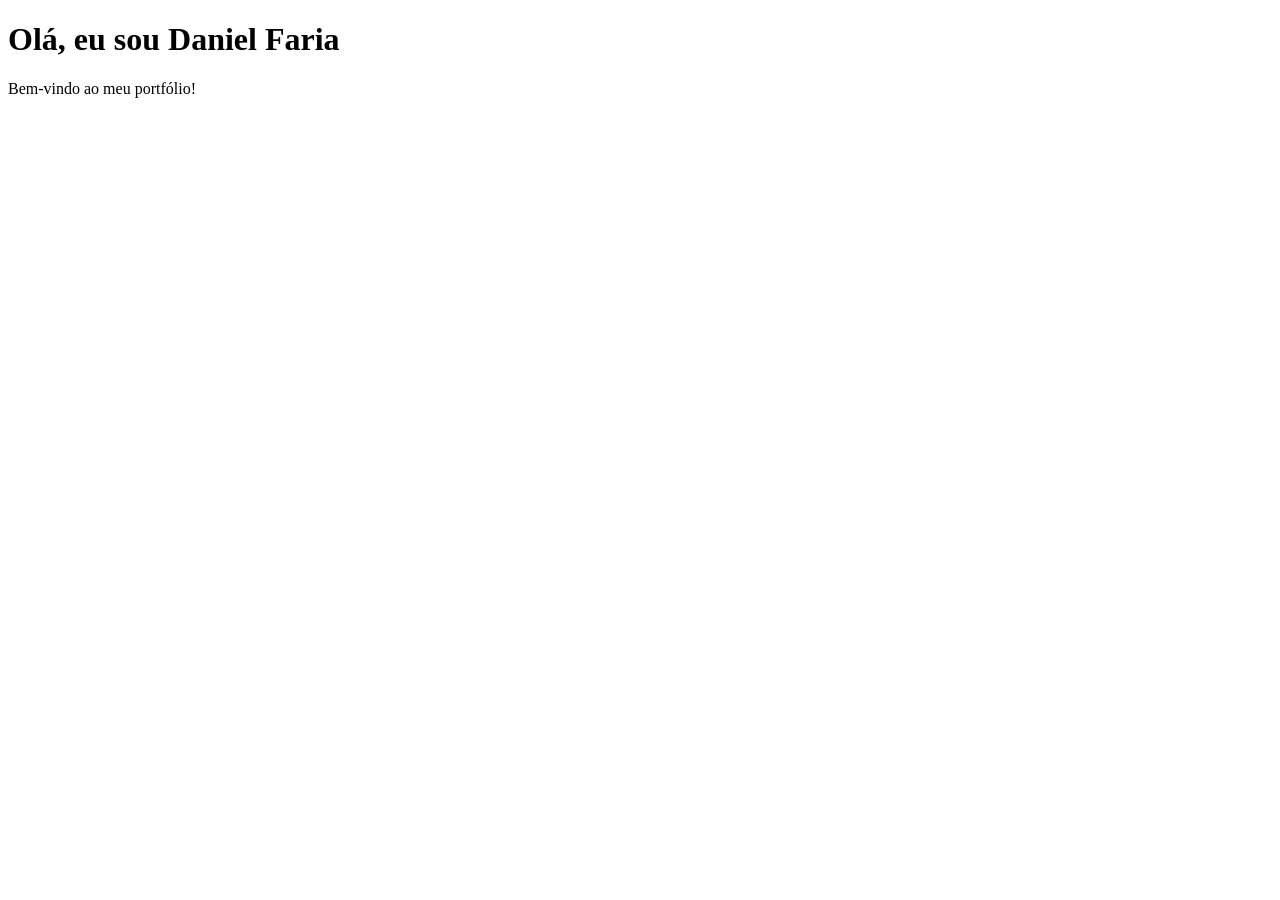
==== meu-portfolio/index.html @ 769d102f "Adicionar conteúdos" ====
<!DOCTYPE html>
<html lang="pt-BR">
<head>
  <meta charset="UTF-8" />
  <meta name="viewport" content="width=device-width, initial-scale=1.0" />
  <title>Portfólio | Daniel Faria</title>
  <link rel="stylesheet" href="style.css" />
</head>
<body>
  <h1>Olá, eu sou Daniel Faria</h1>
  <p>Bem-vindo ao meu portfólio!</p>
  <script src="script.js"></script>
</body>
</html>
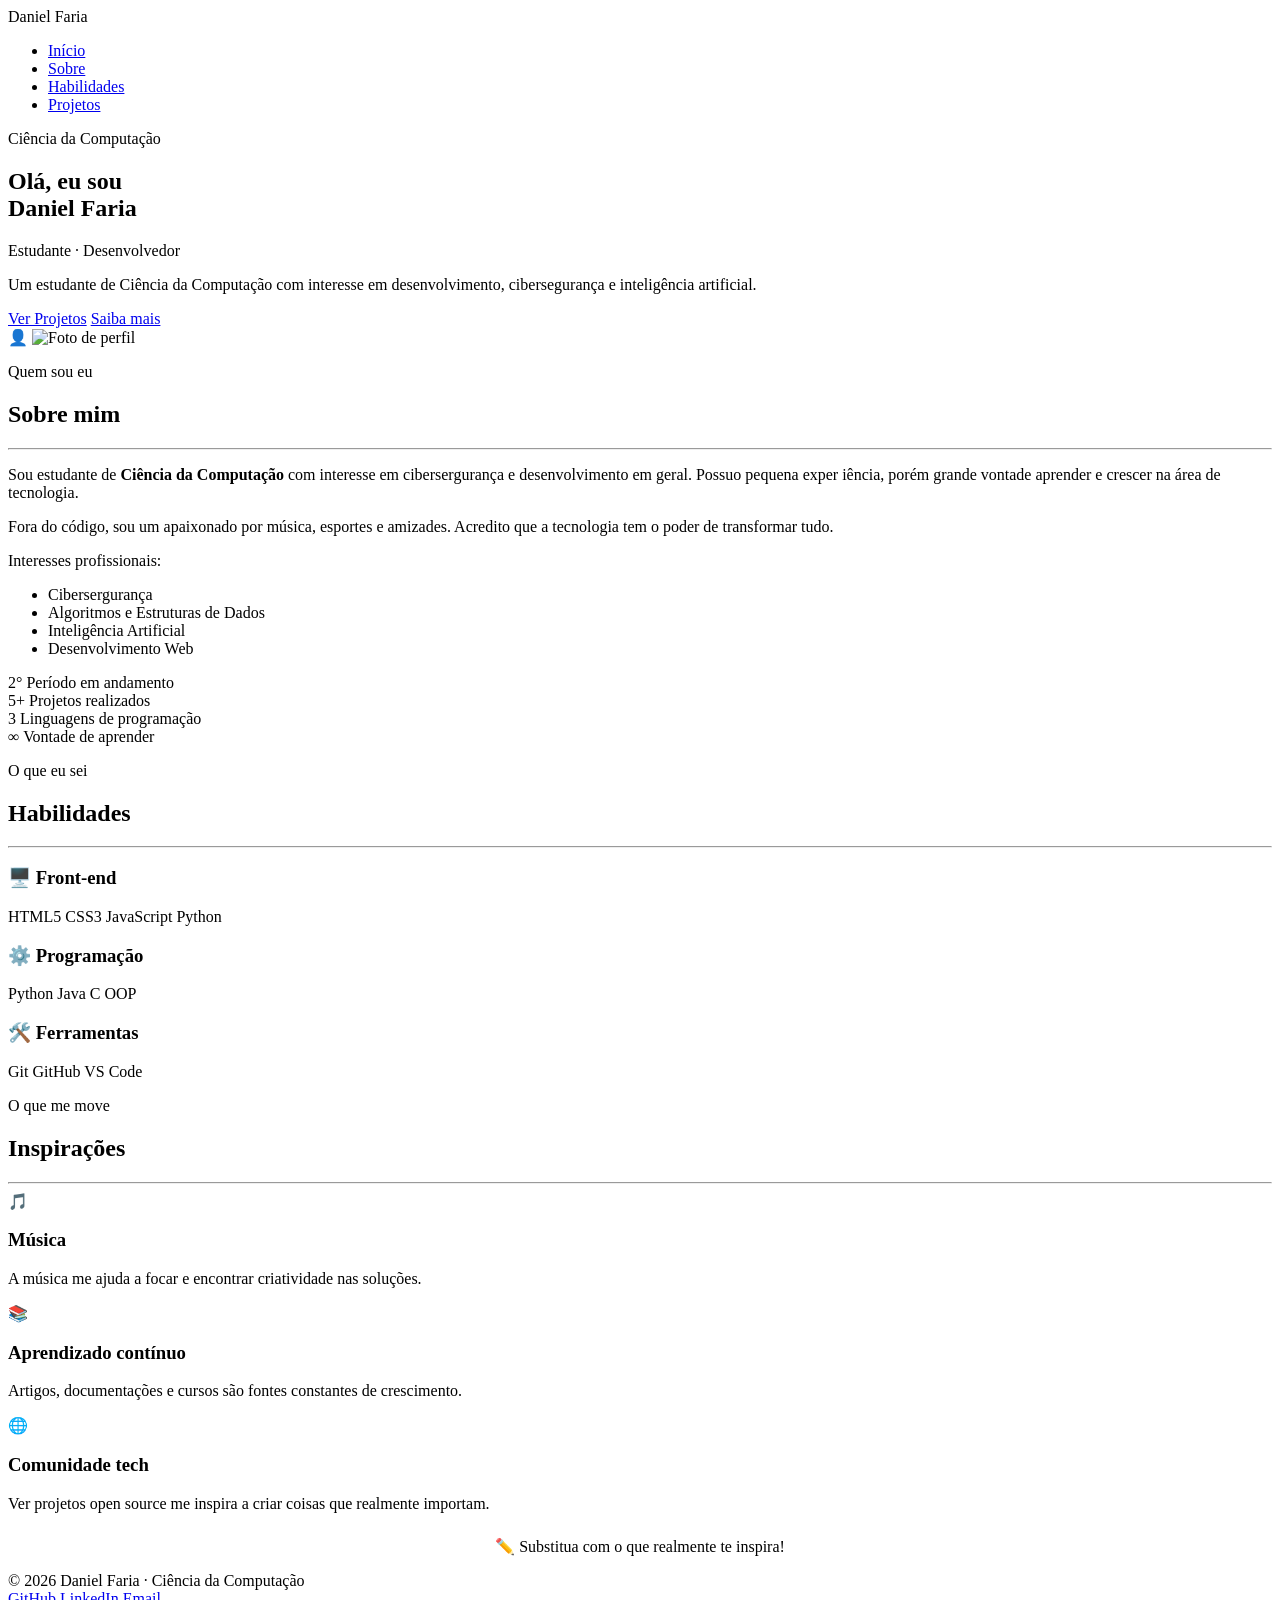
==== commit ca7afd17: "Commit para index e css" ====
--- a/meu-portfolio/index.html
+++ b/meu-portfolio/index.html
@@ -4,11 +4,171 @@
   <meta charset="UTF-8" />
   <meta name="viewport" content="width=device-width, initial-scale=1.0" />
   <title>Portfólio | Daniel Faria</title>
-  <link rel="stylesheet" href="style.css" />
+  <link rel="stylesheet" href="css/style.css" />
 </head>
 <body>
-  <h1>Olá, eu sou Daniel Faria</h1>
-  <p>Bem-vindo ao meu portfólio!</p>
-  <script src="script.js"></script>
+
+  <nav>
+    <span class="logo">Daniel Faria</span>
+    <ul class="nav-links">
+      <li><a href="index.html" class="ativo">Início</a></li>
+      <li><a href="#sobre">Sobre</a></li>
+      <li><a href="#habilidades">Habilidades</a></li>
+      <li><a href="projetos.html">Projetos</a></li>
+    </ul>
+  </nav>
+
+  <main>
+
+    <section id="hero">
+      <div class="hero-conteudo">
+        <span class="tag">Ciência da Computação</span>
+        <h1>Olá, eu sou<br /><span class="destaque">Daniel Faria</span></h1>
+        <p class="hero-sub">Estudante · Desenvolvedor </p>
+        <p class="hero-desc">
+          Um estudante de Ciência da Computação com interesse em desenvolvimento, cibersegurança e inteligência artificial.
+        </p>
+        <div class="hero-botoes">
+          <a href="projetos.html" class="btn btn-primario">Ver Projetos</a>
+          <a href="#sobre" class="btn btn-outline">Saiba mais</a>
+        </div>
+      </div>
+      <div class="hero-avatar">
+        <div class="avatar-anel">
+          <div class="avatar-interno">
+            <span>👤</span>
+            <img src="imagens/minha-foto.jpg" alt="Foto de perfil" />
+          </div>
+        </div>
+      </div>
+    </section>
+
+    <!-- SOBRE -->
+    <section id="sobre">
+      <p class="eyebrow">Quem sou eu</p>
+      <h2 class="titulo-secao">Sobre mim</h2>
+      <hr class="linha" />
+      <div class="sobre-grid">
+        <div class="sobre-texto">
+          <p>
+            Sou estudante de <strong>Ciência da Computação</strong> com interesse em cibersergurança e desenvolvimento em geral. Possuo pequena exper
+            iência, porém grande vontade aprender e crescer na área de tecnologia.
+          </p>
+          <p>
+            Fora do código, sou um apaixonado por música, esportes e amizades. Acredito que a tecnologia tem o poder de transformar tudo.
+          </p>
+
+          <p class="subtitulo-lista">Interesses profissionais:</p>
+          <ul class="lista-interesses">
+            <li>Cibersergurança</li>
+            <li>Algoritmos e Estruturas de Dados</li>
+            <li>Inteligência Artificial</li>
+            <li>Desenvolvimento Web</li>
+          </ul>
+        </div>
+
+        <div class="stats-grid">
+          <div class="stat-card">
+            <span class="stat-num">2°</span>
+            <span class="stat-label">Período em andamento</span>
+          </div>
+          <div class="stat-card">
+            <span class="stat-num">5+</span>
+            <span class="stat-label">Projetos realizados</span>
+          </div>
+          <div class="stat-card">
+            <span class="stat-num">3</span>
+            <span class="stat-label">Linguagens de programação</span>
+          </div>
+          <div class="stat-card">
+            <span class="stat-num">∞</span>
+            <span class="stat-label">Vontade de aprender</span>
+          </div>
+        </div>
+      </div>
+    </section>
+
+    <!-- HABILIDADES -->
+    <section id="habilidades" class="secao-escura">
+      <p class="eyebrow">O que eu sei</p>
+      <h2 class="titulo-secao">Habilidades</h2>
+      <hr class="linha" />
+      <div class="skills-grid">
+
+        <div class="skill-card fade-in">
+          <h3>🖥️ Front-end</h3>
+          <div class="tags">
+            <span class="tag-item tag-verde">HTML5</span>
+            <span class="tag-item tag-verde">CSS3</span>
+            <span class="tag-item tag-verde">JavaScript</span>
+            <span class="tag-item tag-verde">Python</span>
+          </div>
+        </div>
+
+        <div class="skill-card fade-in">
+          <h3>⚙️ Programação</h3>
+          <div class="tags">
+            <span class="tag-item tag-verde">Python</span>
+            <span class="tag-item tag-verde">Java</span>
+            <span class="tag-item tag-cinza">C</span>
+            <span class="tag-item tag-cinza">OOP</span>
+          </div>
+        </div>
+
+        <div class="skill-card fade-in">
+          <h3>🛠️ Ferramentas</h3>
+          <div class="tags">
+            <span class="tag-item tag-verde">Git</span>
+            <span class="tag-item tag-verde">GitHub</span>
+            <span class="tag-item tag-cinza">VS Code</span>
+          </div>
+        </div>
+
+      </div>
+    </section>
+
+    <!-- INSPIRAÇÕES -->
+    <section id="inspiracoes">
+      <p class="eyebrow">O que me move</p>
+      <h2 class="titulo-secao">Inspirações</h2>
+      <hr class="linha" />
+      <div class="inspo-grid">
+
+        <div class="inspo-card fade-in">
+          <span class="inspo-icone">🎵</span>
+          <h3>Música</h3>
+          <p>A música me ajuda a focar e encontrar criatividade nas soluções.</p>
+        </div>
+
+        <div class="inspo-card fade-in">
+          <span class="inspo-icone">📚</span>
+          <h3>Aprendizado contínuo</h3>
+          <p>Artigos, documentações e cursos são fontes constantes de crescimento.</p>
+        </div>
+
+        <div class="inspo-card fade-in">
+          <span class="inspo-icone">🌐</span>
+          <h3>Comunidade tech</h3>
+          <p>Ver projetos open source me inspira a criar coisas que realmente importam.</p>
+        </div>
+
+      </div>
+      <p class="dica" style="text-align:center; margin-top:1.5rem;">
+        ✏️ Substitua com o que realmente te inspira!
+      </p>
+    </section>
+
+  </main>
+
+  <footer>
+    <span>© 2026 Daniel Faria · Ciência da Computação</span>
+    <div class="footer-links">
+      <a href="https://github.com/danielpg" target="_blank" rel="noopener">GitHub</a>
+      <a href="https://linkedin.com/in/daniel-pg-faria" target="_blank" rel="noopener">LinkedIn</a>
+      <a href="mailto:danielpgfaria@gmail.com">Email</a>
+    </div>
+  </footer>
+
+  <script src="js/script.js"></script>
 </body>
 </html>
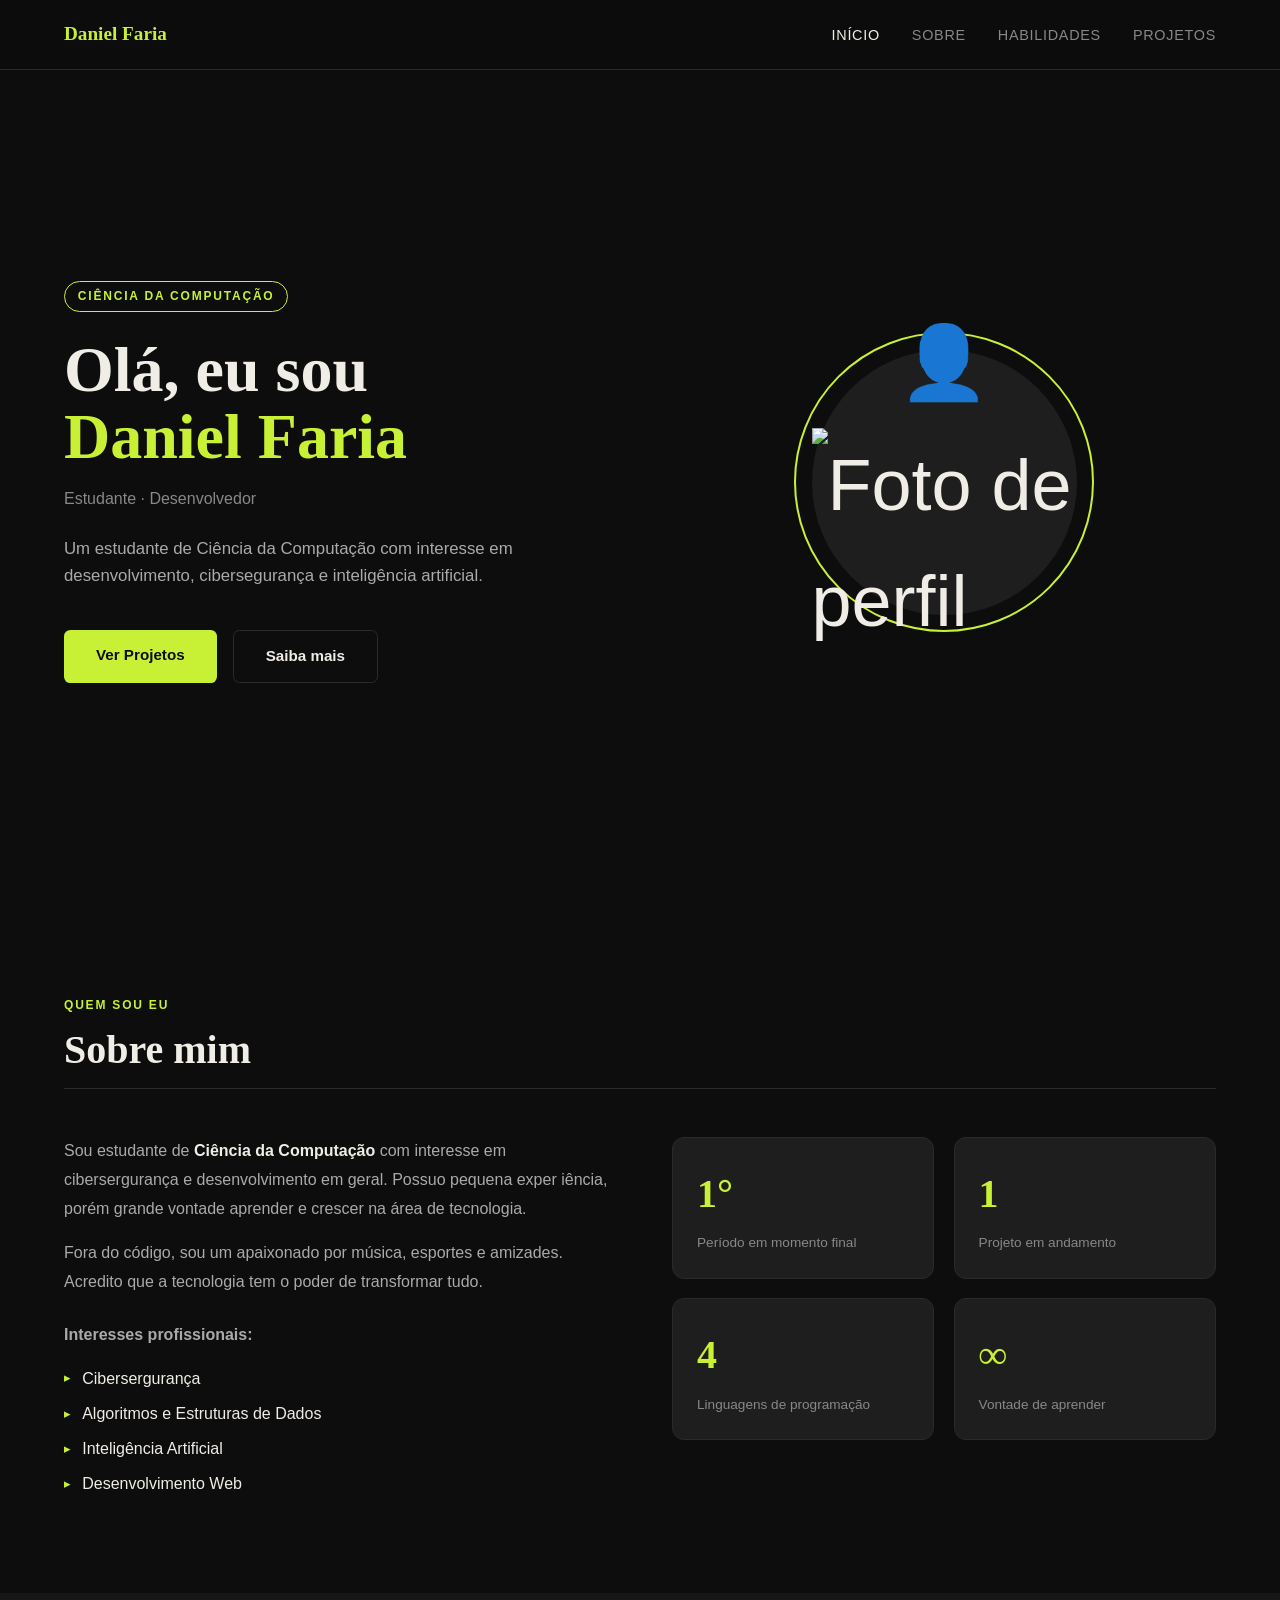
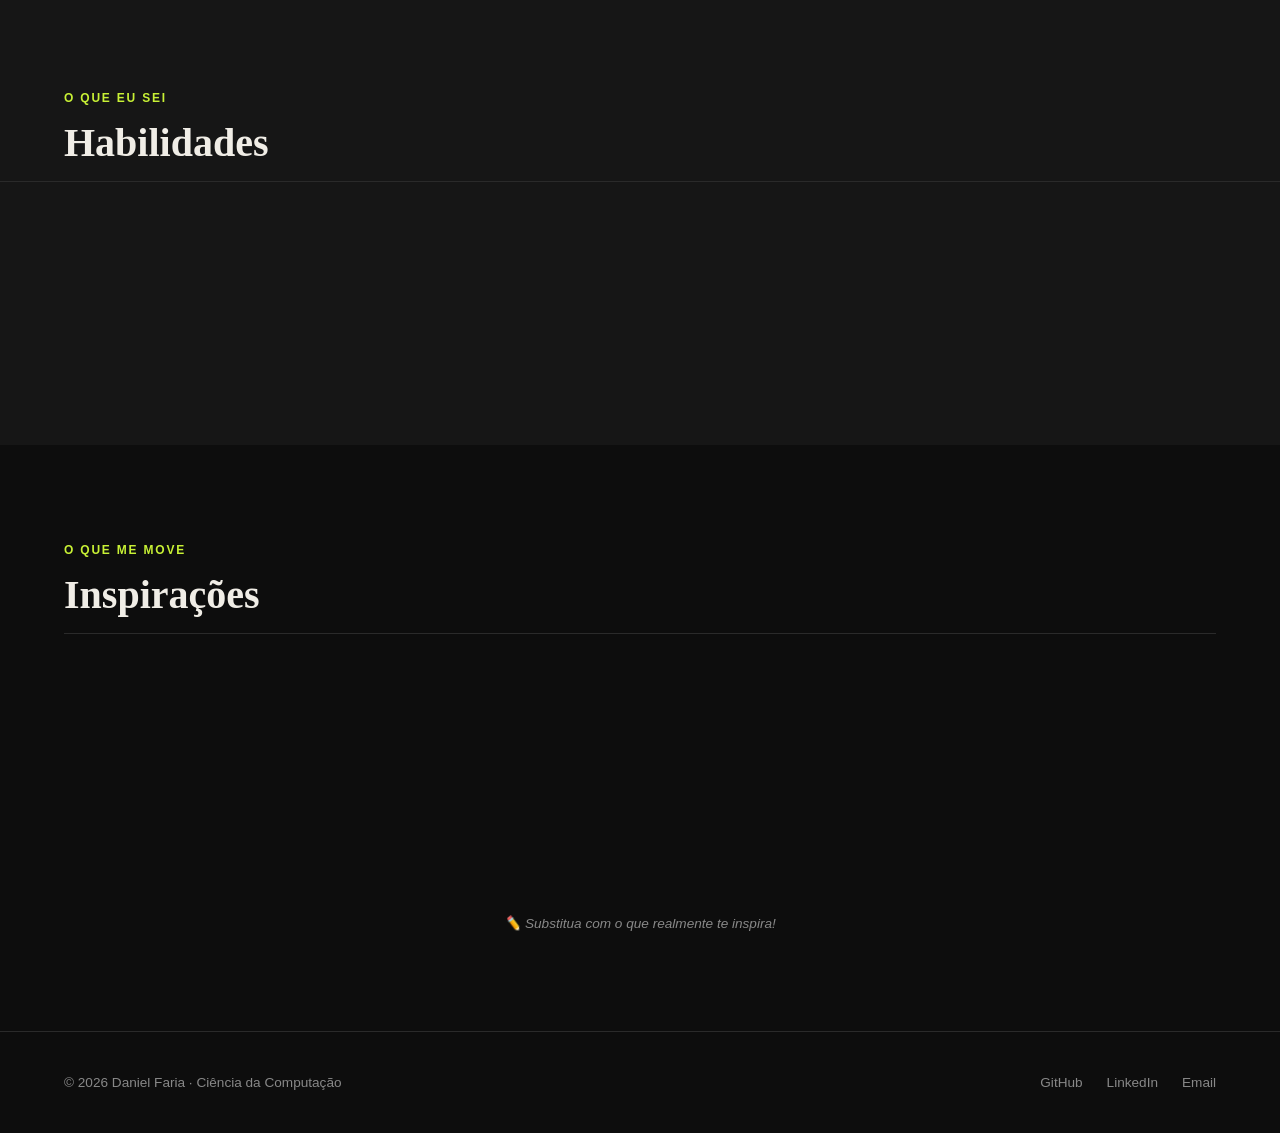
==== commit 5ce66545: "Commit para integração CSS" ====
--- a/meu-portfolio/index.html
+++ b/meu-portfolio/index.html
@@ -4,7 +4,7 @@
   <meta charset="UTF-8" />
   <meta name="viewport" content="width=device-width, initial-scale=1.0" />
   <title>Portfólio | Daniel Faria</title>
-  <link rel="stylesheet" href="css/style.css" />
+  <link rel="stylesheet" href="style.css" />
 </head>
 <body>
 
@@ -69,15 +69,15 @@
 
         <div class="stats-grid">
           <div class="stat-card">
-            <span class="stat-num">2°</span>
-            <span class="stat-label">Período em andamento</span>
+            <span class="stat-num">1°</span>
+            <span class="stat-label">Período em momento final</span>
           </div>
           <div class="stat-card">
-            <span class="stat-num">5+</span>
-            <span class="stat-label">Projetos realizados</span>
+            <span class="stat-num">1</span>
+            <span class="stat-label">Projeto em andamento</span>
           </div>
           <div class="stat-card">
-            <span class="stat-num">3</span>
+            <span class="stat-num">4</span>
             <span class="stat-label">Linguagens de programação</span>
           </div>
           <div class="stat-card">
@@ -109,9 +109,7 @@
           <h3>⚙️ Programação</h3>
           <div class="tags">
             <span class="tag-item tag-verde">Python</span>
-            <span class="tag-item tag-verde">Java</span>
             <span class="tag-item tag-cinza">C</span>
-            <span class="tag-item tag-cinza">OOP</span>
           </div>
         </div>
 
--- a/meu-portfolio/style.css
+++ b/meu-portfolio/style.css
@@ -0,0 +1,772 @@
+/* ============================================================
+   RESET E VARIÁVEIS
+   ============================================================ */
+*, *::before, *::after {
+  box-sizing: border-box;
+  margin: 0;
+  padding: 0;
+}
+
+:root {
+  --bg:       #0d0d0d;
+  --surface:  #161616;
+  --card:     #1e1e1e;
+  --borda:    #2a2a2a;
+  --texto:    #f0ede6;
+  --mudo:     #888888;
+  --verde:    #c8f135;
+  --laranja:  #ff6b35;
+  --fonte-titulo: 'Georgia', serif;
+  --fonte-corpo:  'Arial', sans-serif;
+}
+
+html {
+  scroll-behavior: smooth;
+}
+
+body {
+  background-color: var(--bg);
+  color: var(--texto);
+  font-family: var(--fonte-corpo);
+  line-height: 1.6;
+}
+
+/* ============================================================
+   NAVEGAÇÃO
+   ============================================================ */
+nav {
+  position: fixed;
+  top: 0; left: 0; right: 0;
+  z-index: 100;
+  display: flex;
+  justify-content: space-between;
+  align-items: center;
+  padding: 1.2rem 4rem;
+  background-color: rgba(13, 13, 13, 0.9);
+  border-bottom: 1px solid var(--borda);
+}
+
+.logo {
+  color: var(--verde);
+  font-size: 1.2rem;
+  font-weight: bold;
+  text-decoration: none;
+  font-family: var(--fonte-titulo);
+}
+
+.nav-links {
+  list-style: none;
+  display: flex;
+  gap: 2rem;
+}
+
+.nav-links a {
+  color: var(--mudo);
+  text-decoration: none;
+  font-size: 0.9rem;
+  font-weight: 500;
+  letter-spacing: 0.05em;
+  text-transform: uppercase;
+  transition: color 0.2s;
+}
+
+.nav-links a:hover,
+.nav-links a.ativo {
+  color: var(--texto);
+}
+
+/* ============================================================
+   BOTÕES
+   ============================================================ */
+.btn {
+  display: inline-block;
+  padding: 0.85rem 2rem;
+  border-radius: 0.4rem;
+  font-weight: 600;
+  font-size: 0.95rem;
+  text-decoration: none;
+  cursor: pointer;
+  transition: transform 0.15s, opacity 0.15s;
+  border: none;
+}
+
+.btn:hover {
+  transform: translateY(-2px);
+  opacity: 0.9;
+}
+
+.btn-primario {
+  background-color: var(--verde);
+  color: #0d0d0d;
+}
+
+.btn-outline {
+  border: 1px solid var(--borda);
+  color: var(--texto);
+  background: transparent;
+}
+
+/* ============================================================
+   SEÇÕES — ESTILOS GERAIS
+   ============================================================ */
+section {
+  padding: 6rem 4rem;
+  max-width: 1400px;
+  margin: 0 auto;
+}
+
+.secao-escura {
+  background-color: var(--surface);
+  max-width: 100%;
+  padding: 6rem 0;
+}
+
+.secao-escura > * {
+  max-width: 1400px;
+  margin-left: auto;
+  margin-right: auto;
+  padding-left: 4rem;
+  padding-right: 4rem;
+}
+
+.eyebrow {
+  font-size: 0.75rem;
+  font-weight: 600;
+  letter-spacing: 0.15em;
+  text-transform: uppercase;
+  color: var(--verde);
+  margin-bottom: 0.8rem;
+  display: block;
+}
+
+.titulo-secao {
+  font-family: var(--fonte-titulo);
+  font-size: 2.5rem;
+  font-weight: 700;
+  line-height: 1.1;
+  margin-bottom: 1rem;
+}
+
+.linha {
+  border: none;
+  border-top: 1px solid var(--borda);
+  margin-bottom: 3rem;
+}
+
+.dica {
+  color: var(--mudo);
+  font-size: 0.85rem;
+  font-style: italic;
+  margin-top: 1rem;
+}
+
+/* ============================================================
+   HERO
+   ============================================================ */
+#hero {
+  min-height: 100vh;
+  display: grid;
+  grid-template-columns: 1fr 1fr;
+  align-items: center;
+  gap: 4rem;
+  padding: 8rem 4rem 4rem;
+  max-width: 1400px;
+  margin: 0 auto;
+}
+
+.tag {
+  display: inline-block;
+  font-size: 0.75rem;
+  font-weight: 600;
+  letter-spacing: 0.15em;
+  text-transform: uppercase;
+  color: var(--verde);
+  border: 1px solid var(--verde);
+  padding: 0.3rem 0.8rem;
+  border-radius: 2rem;
+  margin-bottom: 1.5rem;
+}
+
+#hero h1 {
+  font-family: var(--fonte-titulo);
+  font-size: 4rem;
+  font-weight: 900;
+  line-height: 1.05;
+}
+
+.destaque {
+  color: var(--verde);
+}
+
+.hero-sub {
+  margin-top: 1rem;
+  font-size: 1rem;
+  color: var(--mudo);
+}
+
+.hero-desc {
+  margin-top: 1.5rem;
+  color: #aaaaaa;
+  max-width: 480px;
+  font-size: 1.05rem;
+}
+
+.hero-botoes {
+  margin-top: 2.5rem;
+  display: flex;
+  gap: 1rem;
+  flex-wrap: wrap;
+}
+
+.hero-avatar {
+  display: flex;
+  justify-content: center;
+  align-items: center;
+}
+
+.avatar-anel {
+  width: 300px;
+  height: 300px;
+  border-radius: 50%;
+  border: 2px solid var(--verde);
+  display: flex;
+  align-items: center;
+  justify-content: center;
+}
+
+.avatar-interno {
+  width: 265px;
+  height: 265px;
+  border-radius: 50%;
+  background-color: var(--card);
+  display: flex;
+  flex-direction: column;
+  align-items: center;
+  justify-content: center;
+  font-size: 4.5rem;
+  gap: 0.5rem;
+}
+
+.avatar-interno p {
+  font-size: 0.8rem;
+  color: var(--mudo);
+}
+
+/* ============================================================
+   SOBRE
+   ============================================================ */
+.sobre-grid {
+  display: grid;
+  grid-template-columns: 1fr 1fr;
+  gap: 4rem;
+  align-items: start;
+}
+
+.sobre-texto p {
+  color: #aaaaaa;
+  line-height: 1.8;
+  margin-bottom: 1rem;
+}
+
+.sobre-texto strong {
+  color: var(--texto);
+}
+
+.subtitulo-lista {
+  font-weight: 600;
+  margin-top: 1.5rem;
+  margin-bottom: 0.8rem;
+}
+
+.lista-interesses {
+  list-style: none;
+  display: flex;
+  flex-direction: column;
+  gap: 0.6rem;
+}
+
+.lista-interesses li {
+  display: flex;
+  align-items: center;
+  gap: 0.7rem;
+  color: var(--texto);
+  font-weight: 500;
+}
+
+.lista-interesses li::before {
+  content: "▸";
+  color: var(--verde);
+  font-size: 0.8rem;
+}
+
+.stats-grid {
+  display: grid;
+  grid-template-columns: 1fr 1fr;
+  gap: 1.2rem;
+}
+
+.stat-card {
+  background-color: var(--card);
+  border: 1px solid var(--borda);
+  border-radius: 0.75rem;
+  padding: 1.5rem;
+  display: flex;
+  flex-direction: column;
+  gap: 0.4rem;
+}
+
+.stat-num {
+  font-family: var(--fonte-titulo);
+  font-size: 2.5rem;
+  color: var(--verde);
+  font-weight: 900;
+}
+
+.stat-label {
+  font-size: 0.85rem;
+  color: var(--mudo);
+}
+
+/* ============================================================
+   HABILIDADES
+   ============================================================ */
+.skills-grid {
+  display: grid;
+  grid-template-columns: repeat(3, 1fr);
+  gap: 1.5rem;
+}
+
+.skill-card {
+  background-color: var(--card);
+  border: 1px solid var(--borda);
+  border-radius: 0.75rem;
+  padding: 1.5rem;
+  transition: border-color 0.2s, transform 0.2s;
+}
+
+.skill-card:hover {
+  border-color: var(--verde);
+  transform: translateY(-3px);
+}
+
+.skill-card h3 {
+  font-size: 1rem;
+  font-weight: 600;
+  margin-bottom: 1rem;
+}
+
+.tags {
+  display: flex;
+  flex-wrap: wrap;
+  gap: 0.5rem;
+}
+
+.tag-item {
+  font-size: 0.78rem;
+  padding: 0.25rem 0.7rem;
+  border-radius: 2rem;
+  font-weight: 500;
+}
+
+.tag-verde {
+  background-color: rgba(200, 241, 53, 0.12);
+  color: var(--verde);
+}
+
+.tag-cinza {
+  background-color: var(--borda);
+  color: var(--mudo);
+}
+
+/* ============================================================
+   INSPIRAÇÕES
+   ============================================================ */
+.inspo-grid {
+  display: grid;
+  grid-template-columns: repeat(3, 1fr);
+  gap: 1.5rem;
+}
+
+.inspo-card {
+  background-color: var(--card);
+  border: 1px solid var(--borda);
+  border-radius: 0.75rem;
+  padding: 1.8rem;
+  transition: border-color 0.2s;
+}
+
+.inspo-card:hover {
+  border-color: var(--laranja);
+}
+
+.inspo-icone {
+  font-size: 2rem;
+  display: block;
+  margin-bottom: 1rem;
+}
+
+.inspo-card h3 {
+  font-size: 1rem;
+  font-weight: 600;
+  margin-bottom: 0.5rem;
+}
+
+.inspo-card p {
+  color: var(--mudo);
+  font-size: 0.9rem;
+  line-height: 1.6;
+}
+
+/* ============================================================
+   LINKS DE ESTUDO
+   ============================================================ */
+.links-grid {
+  display: grid;
+  grid-template-columns: repeat(2, 1fr);
+  gap: 1rem;
+}
+
+.link-item {
+  display: flex;
+  align-items: center;
+  gap: 1rem;
+  background-color: var(--card);
+  border: 1px solid var(--borda);
+  border-radius: 0.75rem;
+  padding: 1.2rem 1.5rem;
+  text-decoration: none;
+  color: var(--texto);
+  transition: border-color 0.2s, background-color 0.2s;
+}
+
+.link-item:hover {
+  border-color: var(--verde);
+  background-color: rgba(200, 241, 53, 0.04);
+}
+
+.link-icone {
+  font-size: 1.4rem;
+}
+
+.link-texto strong {
+  display: block;
+  font-size: 0.95rem;
+  font-weight: 600;
+}
+
+.link-texto span {
+  font-size: 0.8rem;
+  color: var(--mudo);
+}
+
+.link-seta {
+  margin-left: auto;
+  color: var(--mudo);
+  font-size: 1.1rem;
+}
+
+/* ============================================================
+   CABEÇALHO DA PÁGINA PROJETOS
+   ============================================================ */
+.pagina-cabecalho {
+  padding: 10rem 4rem 3rem;
+  max-width: 1400px;
+  margin: 0 auto;
+  border-bottom: 1px solid var(--borda);
+}
+
+.pagina-sub {
+  color: var(--mudo);
+  max-width: 600px;
+  font-size: 1rem;
+  margin-top: 0.8rem;
+}
+
+/* ============================================================
+   FILTROS
+   ============================================================ */
+#projetos {
+  max-width: 1400px;
+  margin: 0 auto;
+  padding: 3rem 4rem 6rem;
+}
+
+#filtros {
+  display: flex;
+  gap: 0.75rem;
+  flex-wrap: wrap;
+  margin-bottom: 2.5rem;
+}
+
+.filtro {
+  padding: 0.5rem 1.2rem;
+  border-radius: 2rem;
+  border: 1px solid var(--borda);
+  background: transparent;
+  color: var(--mudo);
+  font-family: var(--fonte-corpo);
+  font-size: 0.85rem;
+  font-weight: 500;
+  cursor: pointer;
+  transition: all 0.2s;
+}
+
+.filtro:hover {
+  color: var(--texto);
+  border-color: var(--texto);
+}
+
+.filtro.ativo {
+  background-color: var(--verde);
+  color: #0d0d0d;
+  border-color: var(--verde);
+  font-weight: 600;
+}
+
+/* ============================================================
+   CARDS DE PROJETO
+   ============================================================ */
+#grade-projetos {
+  display: grid;
+  grid-template-columns: repeat(2, 1fr);
+  gap: 1.5rem;
+}
+
+.card {
+  background-color: var(--card);
+  border: 1px solid var(--borda);
+  border-radius: 1rem;
+  overflow: hidden;
+  display: flex;
+  flex-direction: column;
+  transition: border-color 0.2s, transform 0.2s;
+}
+
+.card:hover {
+  border-color: var(--verde);
+  transform: translateY(-4px);
+}
+
+/* Card destaque ocupa as 2 colunas */
+.card-destaque {
+  grid-column: 1 / -1;
+  flex-direction: row;
+}
+
+.card-thumb {
+  height: 160px;
+  display: flex;
+  align-items: center;
+  justify-content: center;
+  font-size: 3rem;
+}
+
+/* O destaque tem thumb lateral */
+.card-destaque .card-thumb {
+  width: 280px;
+  min-width: 280px;
+  height: auto;
+}
+
+.thumb-web   { background: linear-gradient(135deg, #1a3a1a, #1e4a1e); }
+.thumb-algo  { background: linear-gradient(135deg, #1a1a3a, #1e1e5a); }
+.thumb-dados { background: linear-gradient(135deg, #3a1a1a, #5a1e1e); }
+.thumb-outros { background: linear-gradient(135deg, #1a2a3a, #1e3a5a); }
+
+.card-corpo {
+  padding: 1.5rem;
+  flex: 1;
+  display: flex;
+  flex-direction: column;
+}
+
+.card-meta {
+  display: flex;
+  align-items: center;
+  gap: 0.6rem;
+  margin-bottom: 0.8rem;
+}
+
+.categoria-badge {
+  font-size: 0.72rem;
+  font-weight: 600;
+  letter-spacing: 0.1em;
+  text-transform: uppercase;
+  padding: 0.2rem 0.6rem;
+  border-radius: 2rem;
+}
+
+.badge-web    { background: rgba(200,241,53,0.12);  color: var(--verde); }
+.badge-algo   { background: rgba(100,100,255,0.12); color: #a0a0ff; }
+.badge-dados  { background: rgba(255,107,53,0.12);  color: var(--laranja); }
+.badge-outros { background: rgba(53,200,255,0.12);  color: #53c8ff; }
+
+.card-data {
+  font-size: 0.78rem;
+  color: var(--mudo);
+  margin-left: auto;
+}
+
+.card-corpo h2 {
+  font-size: 1.1rem;
+  font-weight: 700;
+  margin-bottom: 0.6rem;
+  line-height: 1.3;
+}
+
+.card-corpo p {
+  font-size: 0.9rem;
+  color: var(--mudo);
+  line-height: 1.6;
+}
+
+.card-tags {
+  display: flex;
+  flex-wrap: wrap;
+  gap: 0.4rem;
+  margin: 1rem 0;
+}
+
+.card-acoes {
+  display: flex;
+  gap: 0.75rem;
+  margin-top: auto;
+}
+
+.card-acoes .btn {
+  flex: 1;
+  text-align: center;
+  padding: 0.65rem;
+  font-size: 0.85rem;
+}
+
+/* ============================================================
+   FADE-IN (animação de entrada)
+   ============================================================ */
+.fade-in {
+  opacity: 0;
+  transform: translateY(25px);
+  transition: opacity 0.6s ease, transform 0.6s ease;
+}
+
+.fade-in.visivel {
+  opacity: 1;
+  transform: translateY(0);
+}
+
+/* ============================================================
+   FOOTER
+   ============================================================ */
+footer {
+  border-top: 1px solid var(--borda);
+  padding: 2.5rem 4rem;
+  display: flex;
+  justify-content: space-between;
+  align-items: center;
+  max-width: 1400px;
+  margin: 0 auto;
+  font-size: 0.85rem;
+  color: var(--mudo);
+}
+
+.footer-links {
+  display: flex;
+  gap: 1.5rem;
+}
+
+.footer-links a {
+  color: var(--mudo);
+  text-decoration: none;
+  transition: color 0.2s;
+}
+
+.footer-links a:hover {
+  color: var(--verde);
+}
+
+/* ============================================================
+   RESPONSIVIDADE
+   ============================================================ */
+@media (max-width: 900px) {
+
+  nav {
+    padding: 1rem 1.5rem;
+  }
+
+  .nav-links {
+    gap: 1rem;
+  }
+
+  #hero {
+    grid-template-columns: 1fr;
+    padding: 7rem 1.5rem 3rem;
+    text-align: center;
+    gap: 2rem;
+  }
+
+  .hero-botoes {
+    justify-content: center;
+  }
+
+  .hero-desc {
+    margin: 1rem auto 0;
+  }
+
+  .hero-avatar {
+    order: -1;
+  }
+
+  .avatar-anel {
+    width: 200px;
+    height: 200px;
+  }
+
+  .avatar-interno {
+    width: 174px;
+    height: 174px;
+    font-size: 3rem;
+  }
+
+  section {
+    padding: 4rem 1.5rem;
+  }
+
+  .secao-escura > * {
+    padding-left: 1.5rem;
+    padding-right: 1.5rem;
+  }
+
+  .sobre-grid,
+  .skills-grid,
+  .inspo-grid,
+  .links-grid,
+  #grade-projetos {
+    grid-template-columns: 1fr;
+  }
+
+  .stats-grid {
+    grid-template-columns: 1fr 1fr;
+  }
+
+  .card-destaque {
+    flex-direction: column;
+  }
+
+  .card-destaque .card-thumb {
+    width: 100%;
+    height: 160px;
+  }
+
+  .pagina-cabecalho,
+  #projetos {
+    padding-left: 1.5rem;
+    padding-right: 1.5rem;
+  }
+
+  footer {
+    flex-direction: column;
+    gap: 1rem;
+    padding: 2rem 1.5rem;
+    text-align: center;
+  }
+}
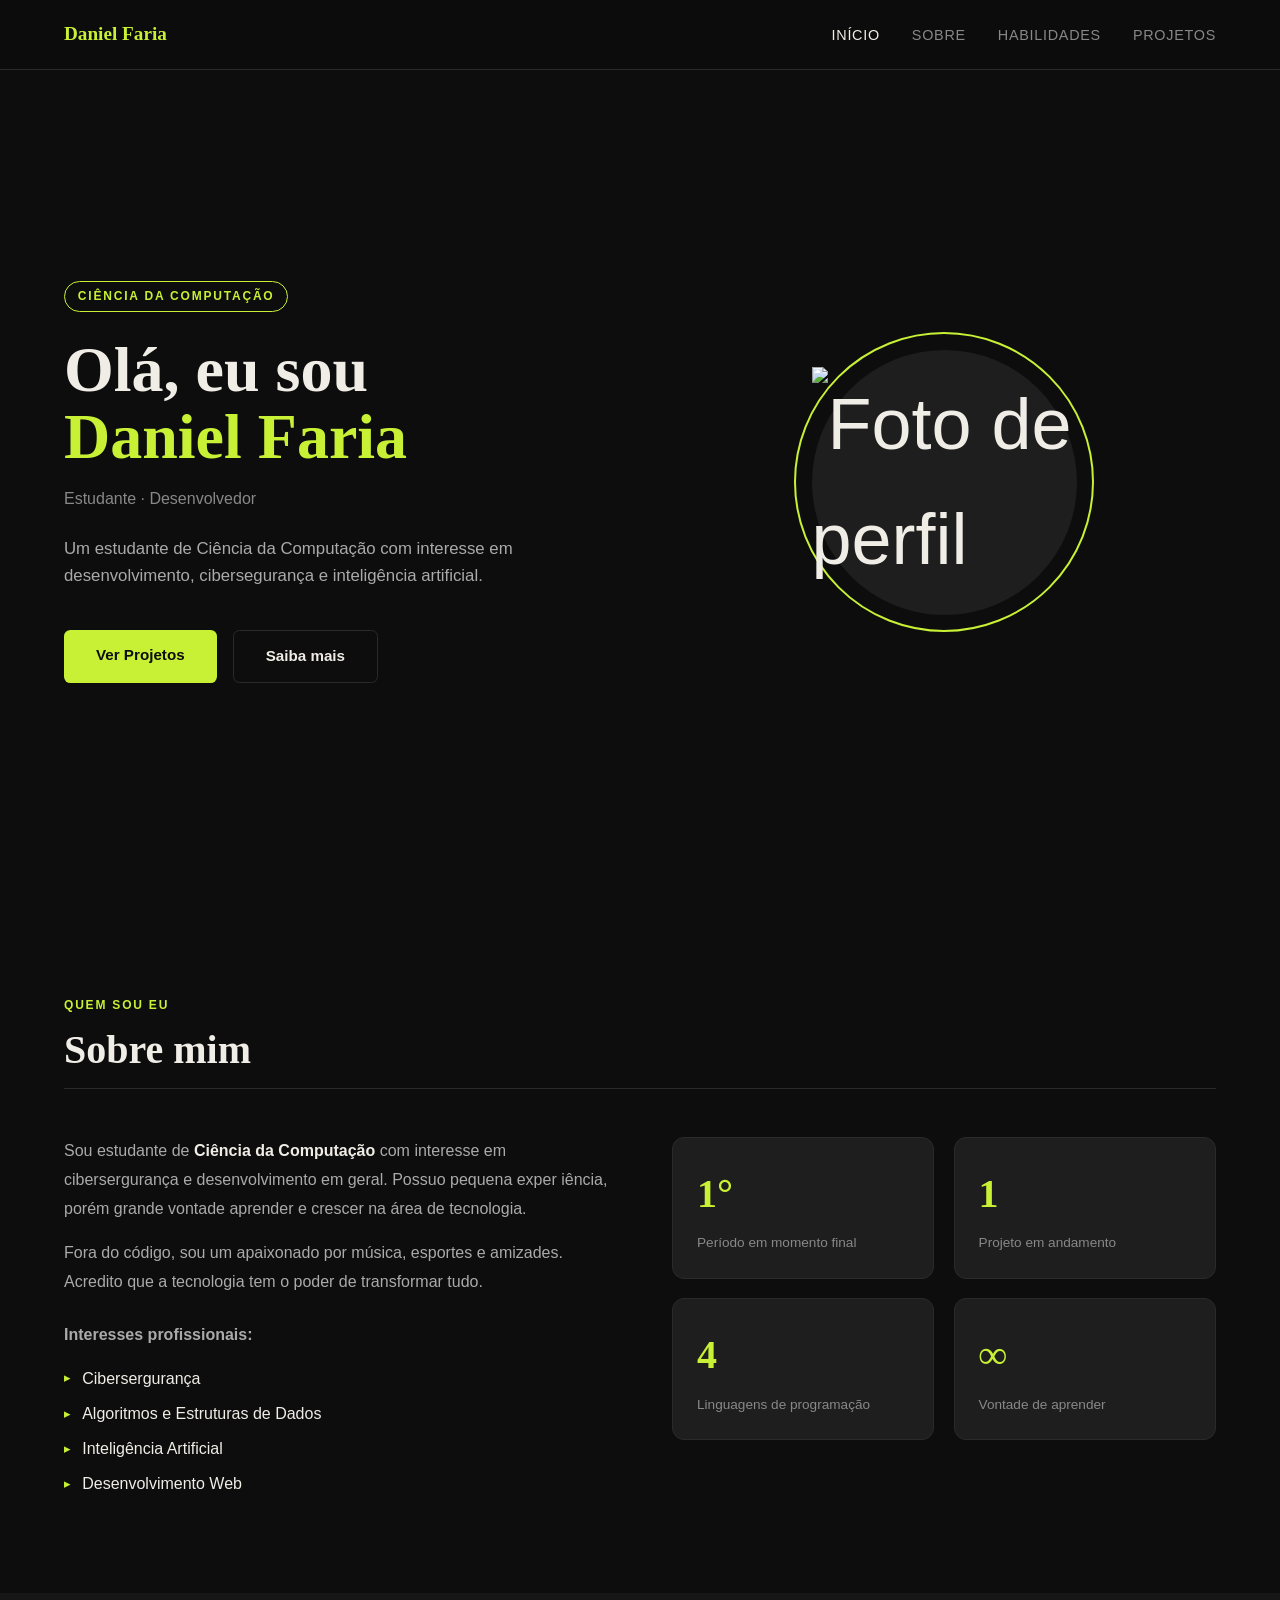
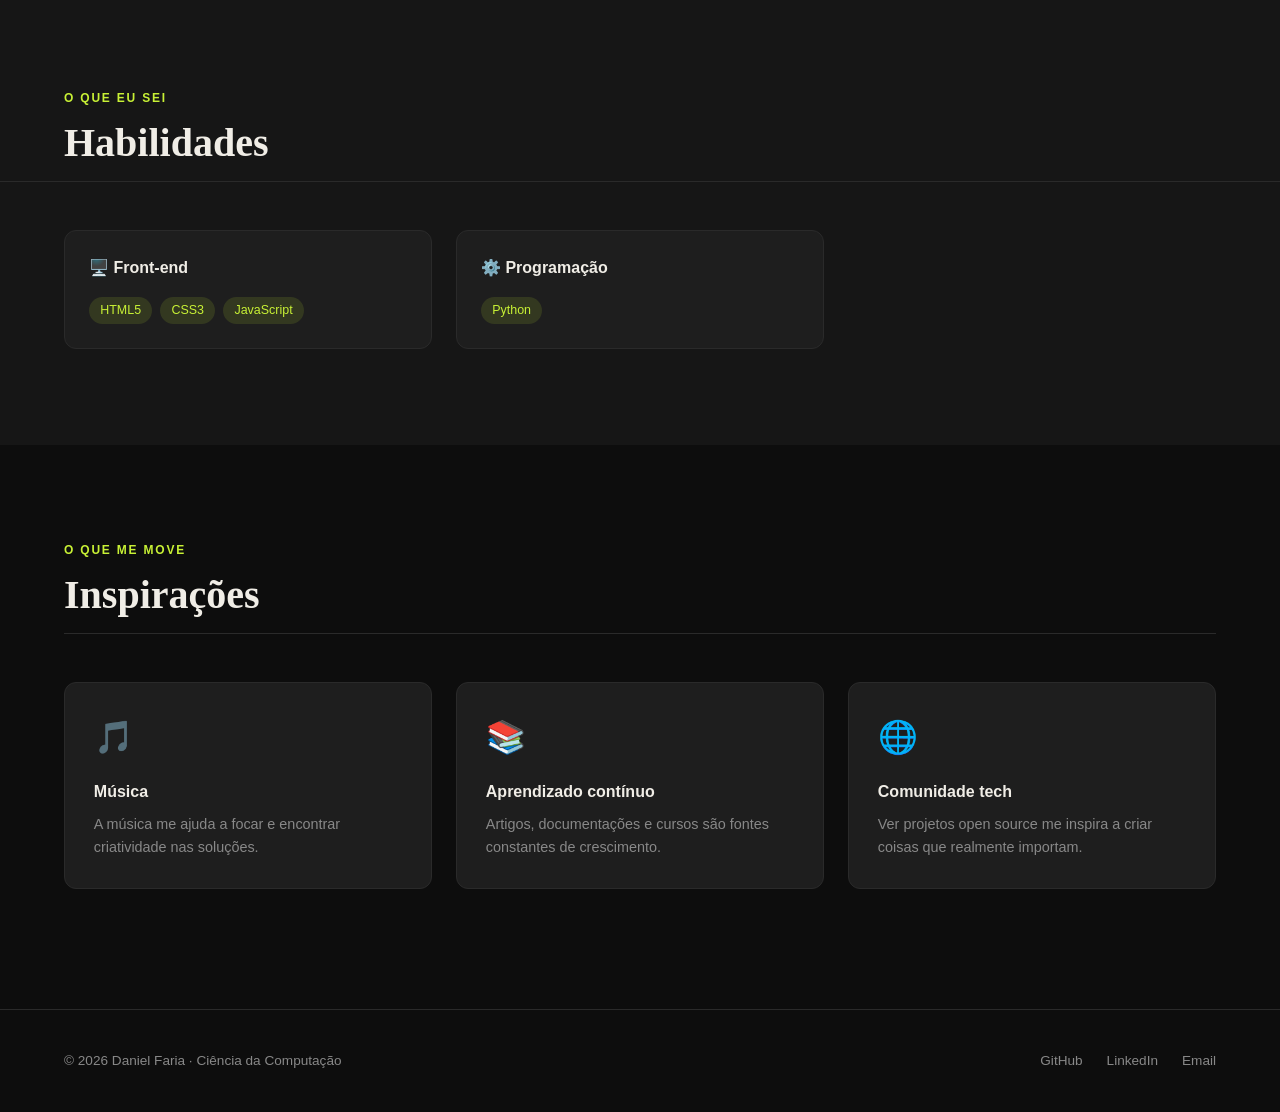
==== commit e819a6f7: "Mudanças" ====
--- a/meu-portfolio/index.html
+++ b/meu-portfolio/index.html
@@ -36,7 +36,6 @@
       <div class="hero-avatar">
         <div class="avatar-anel">
           <div class="avatar-interno">
-            <span>👤</span>
             <img src="imagens/minha-foto.jpg" alt="Foto de perfil" />
           </div>
         </div>
@@ -101,7 +100,6 @@
             <span class="tag-item tag-verde">HTML5</span>
             <span class="tag-item tag-verde">CSS3</span>
             <span class="tag-item tag-verde">JavaScript</span>
-            <span class="tag-item tag-verde">Python</span>
           </div>
         </div>
 
@@ -109,16 +107,6 @@
           <h3>⚙️ Programação</h3>
           <div class="tags">
             <span class="tag-item tag-verde">Python</span>
-            <span class="tag-item tag-cinza">C</span>
-          </div>
-        </div>
-
-        <div class="skill-card fade-in">
-          <h3>🛠️ Ferramentas</h3>
-          <div class="tags">
-            <span class="tag-item tag-verde">Git</span>
-            <span class="tag-item tag-verde">GitHub</span>
-            <span class="tag-item tag-cinza">VS Code</span>
           </div>
         </div>
 
@@ -152,7 +140,6 @@
 
       </div>
       <p class="dica" style="text-align:center; margin-top:1.5rem;">
-        ✏️ Substitua com o que realmente te inspira!
       </p>
     </section>
 
--- a/meu-portfolio/style.css
+++ b/meu-portfolio/style.css
@@ -1,6 +1,4 @@
-/* ============================================================
-   RESET E VARIÁVEIS
-   ============================================================ */
+
 *, *::before, *::after {
   box-sizing: border-box;
   margin: 0;
@@ -31,9 +29,7 @@
   line-height: 1.6;
 }
 
-/* ============================================================
-   NAVEGAÇÃO
-   ============================================================ */
+
 nav {
   position: fixed;
   top: 0; left: 0; right: 0;
@@ -75,9 +71,7 @@
   color: var(--texto);
 }
 
-/* ============================================================
-   BOTÕES
-   ============================================================ */
+
 .btn {
   display: inline-block;
   padding: 0.85rem 2rem;
@@ -106,9 +100,7 @@
   background: transparent;
 }
 
-/* ============================================================
-   SEÇÕES — ESTILOS GERAIS
-   ============================================================ */
+
 section {
   padding: 6rem 4rem;
   max-width: 1400px;
@@ -160,9 +152,7 @@
   margin-top: 1rem;
 }
 
-/* ============================================================
-   HERO
-   ============================================================ */
+
 #hero {
   min-height: 100vh;
   display: grid;
@@ -252,9 +242,7 @@
   color: var(--mudo);
 }
 
-/* ============================================================
-   SOBRE
-   ============================================================ */
+
 .sobre-grid {
   display: grid;
   grid-template-columns: 1fr 1fr;
@@ -327,9 +315,6 @@
   color: var(--mudo);
 }
 
-/* ============================================================
-   HABILIDADES
-   ============================================================ */
 .skills-grid {
   display: grid;
   grid-template-columns: repeat(3, 1fr);
@@ -378,9 +363,7 @@
   color: var(--mudo);
 }
 
-/* ============================================================
-   INSPIRAÇÕES
-   ============================================================ */
+
 .inspo-grid {
   display: grid;
   grid-template-columns: repeat(3, 1fr);
@@ -416,10 +399,6 @@
   font-size: 0.9rem;
   line-height: 1.6;
 }
-
-/* ============================================================
-   LINKS DE ESTUDO
-   ============================================================ */
 .links-grid {
   display: grid;
   grid-template-columns: repeat(2, 1fr);
@@ -465,9 +444,7 @@
   font-size: 1.1rem;
 }
 
-/* ============================================================
-   CABEÇALHO DA PÁGINA PROJETOS
-   ============================================================ */
+
 .pagina-cabecalho {
   padding: 10rem 4rem 3rem;
   max-width: 1400px;
@@ -482,9 +459,7 @@
   margin-top: 0.8rem;
 }
 
-/* ============================================================
-   FILTROS
-   ============================================================ */
+
 #projetos {
   max-width: 1400px;
   margin: 0 auto;
@@ -523,9 +498,7 @@
   font-weight: 600;
 }
 
-/* ============================================================
-   CARDS DE PROJETO
-   ============================================================ */
+
 #grade-projetos {
   display: grid;
   grid-template-columns: repeat(2, 1fr);
@@ -547,7 +520,6 @@
   transform: translateY(-4px);
 }
 
-/* Card destaque ocupa as 2 colunas */
 .card-destaque {
   grid-column: 1 / -1;
   flex-direction: row;
@@ -561,7 +533,6 @@
   font-size: 3rem;
 }
 
-/* O destaque tem thumb lateral */
 .card-destaque .card-thumb {
   width: 280px;
   min-width: 280px;
@@ -640,13 +611,10 @@
   font-size: 0.85rem;
 }
 
-/* ============================================================
-   FADE-IN (animação de entrada)
-   ============================================================ */
 .fade-in {
-  opacity: 0;
-  transform: translateY(25px);
-  transition: opacity 0.6s ease, transform 0.6s ease;
+  opacity: 1;
+  transform: none;
+  transition: opacity 0.5s, transform 0.5s;
 }
 
 .fade-in.visivel {
@@ -654,9 +622,7 @@
   transform: translateY(0);
 }
 
-/* ============================================================
-   FOOTER
-   ============================================================ */
+
 footer {
   border-top: 1px solid var(--borda);
   padding: 2.5rem 4rem;
@@ -684,9 +650,6 @@
   color: var(--verde);
 }
 
-/* ============================================================
-   RESPONSIVIDADE
-   ============================================================ */
 @media (max-width: 900px) {
 
   nav {
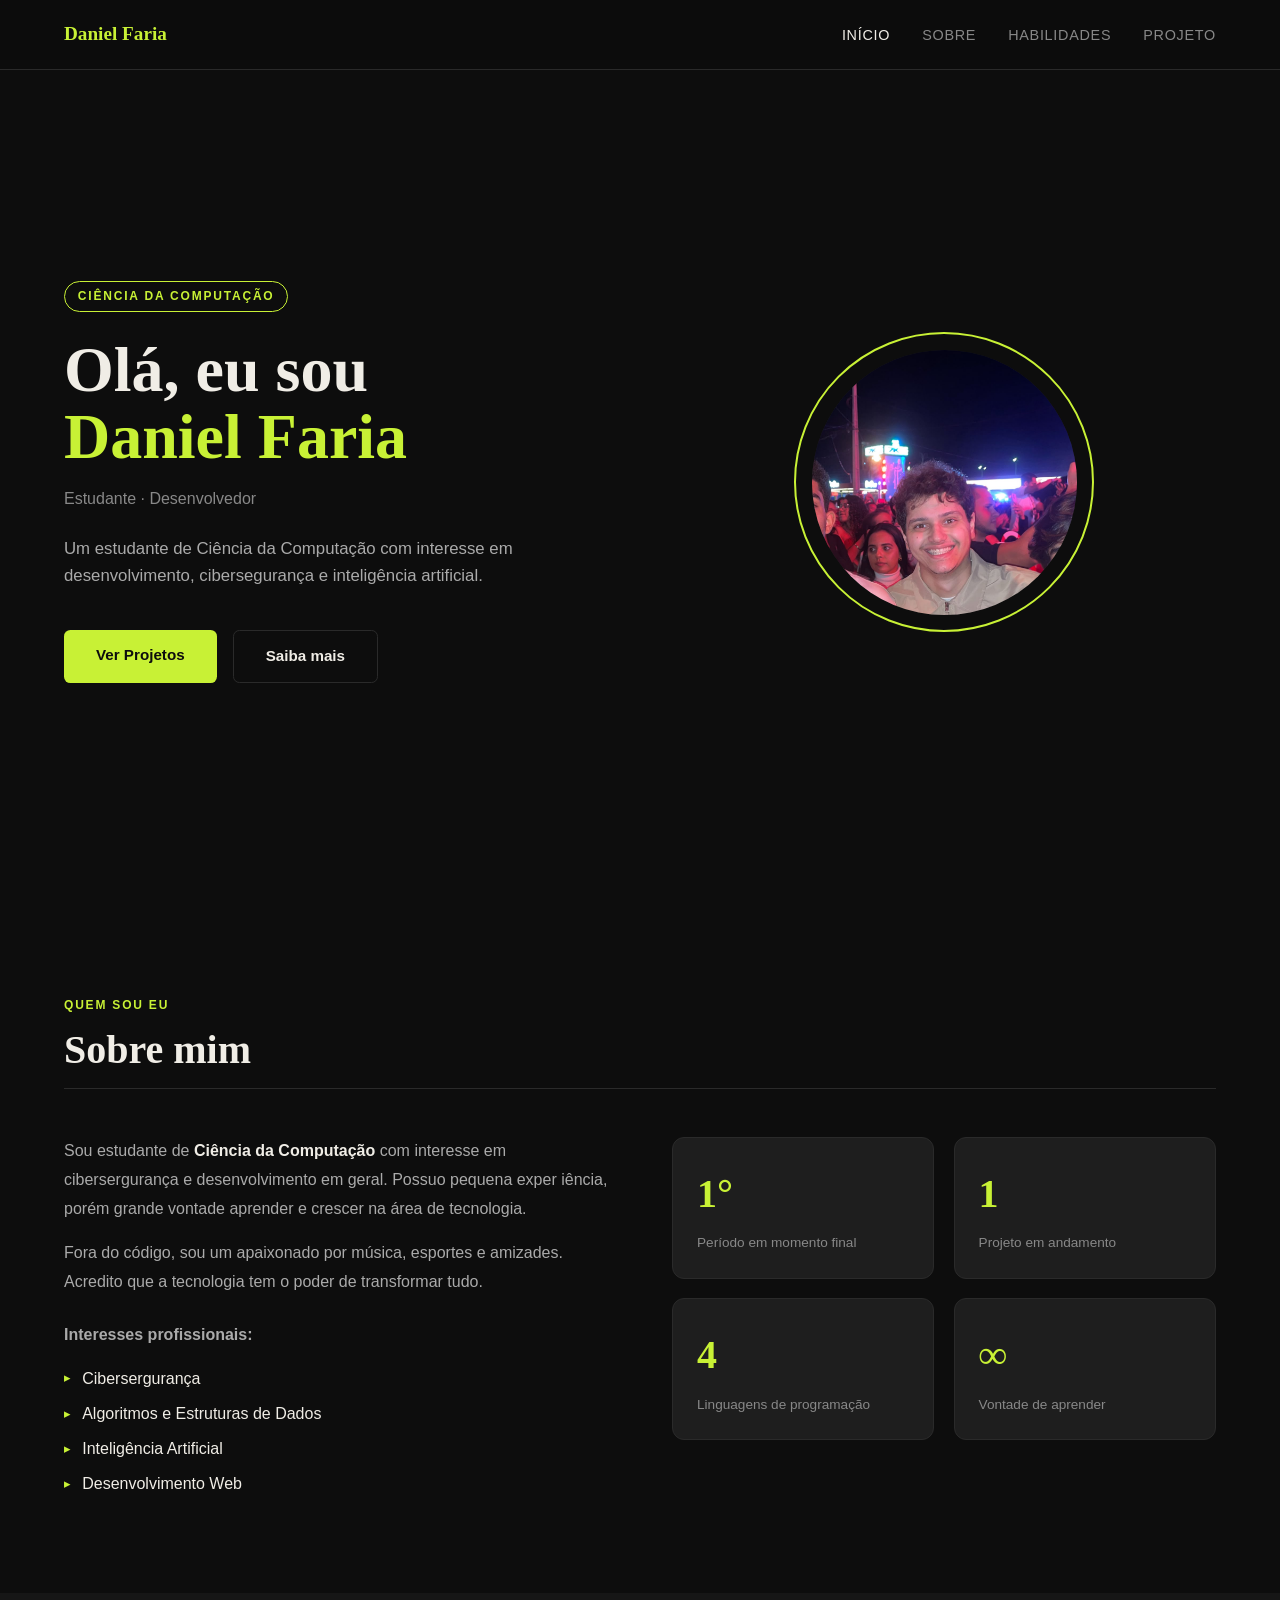
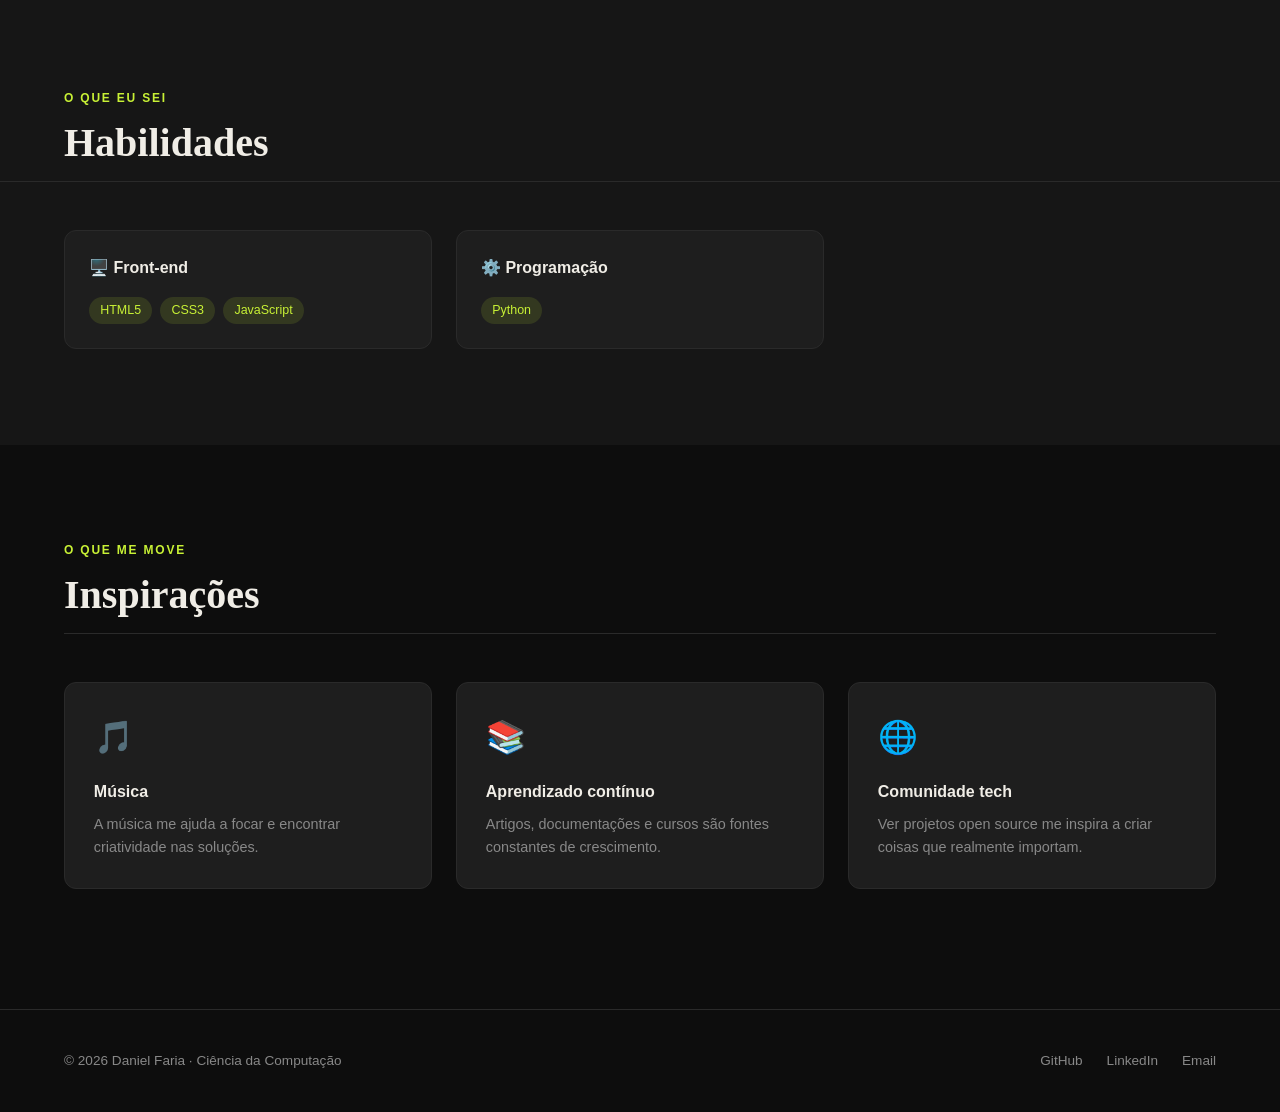
==== commit 8d6aa68c: "Mais mudanças" ====
--- a/meu-portfolio/index.html
+++ b/meu-portfolio/index.html
@@ -14,7 +14,7 @@
       <li><a href="index.html" class="ativo">Início</a></li>
       <li><a href="#sobre">Sobre</a></li>
       <li><a href="#habilidades">Habilidades</a></li>
-      <li><a href="projetos.html">Projetos</a></li>
+      <li><a href="projetos.html">Projeto</a></li>
     </ul>
   </nav>
 
@@ -36,7 +36,7 @@
       <div class="hero-avatar">
         <div class="avatar-anel">
           <div class="avatar-interno">
-            <img src="imagens/minha-foto.jpg" alt="Foto de perfil" />
+            <img src="imagens/foto github.jpeg" alt="Foto de perfil" />
           </div>
         </div>
       </div>
--- a/meu-portfolio/style.css
+++ b/meu-portfolio/style.css
@@ -228,18 +228,16 @@
   width: 265px;
   height: 265px;
   border-radius: 50%;
+  overflow: hidden;
   background-color: var(--card);
-  display: flex;
-  flex-direction: column;
-  align-items: center;
-  justify-content: center;
-  font-size: 4.5rem;
-  gap: 0.5rem;
-}
-
-.avatar-interno p {
-  font-size: 0.8rem;
-  color: var(--mudo);
+  flex-shrink: 0;
+}
+
+.avatar-interno img {
+  width: 100%;
+  height: 100%;
+  object-fit: cover;
+  object-position: center top;
 }
 
 
